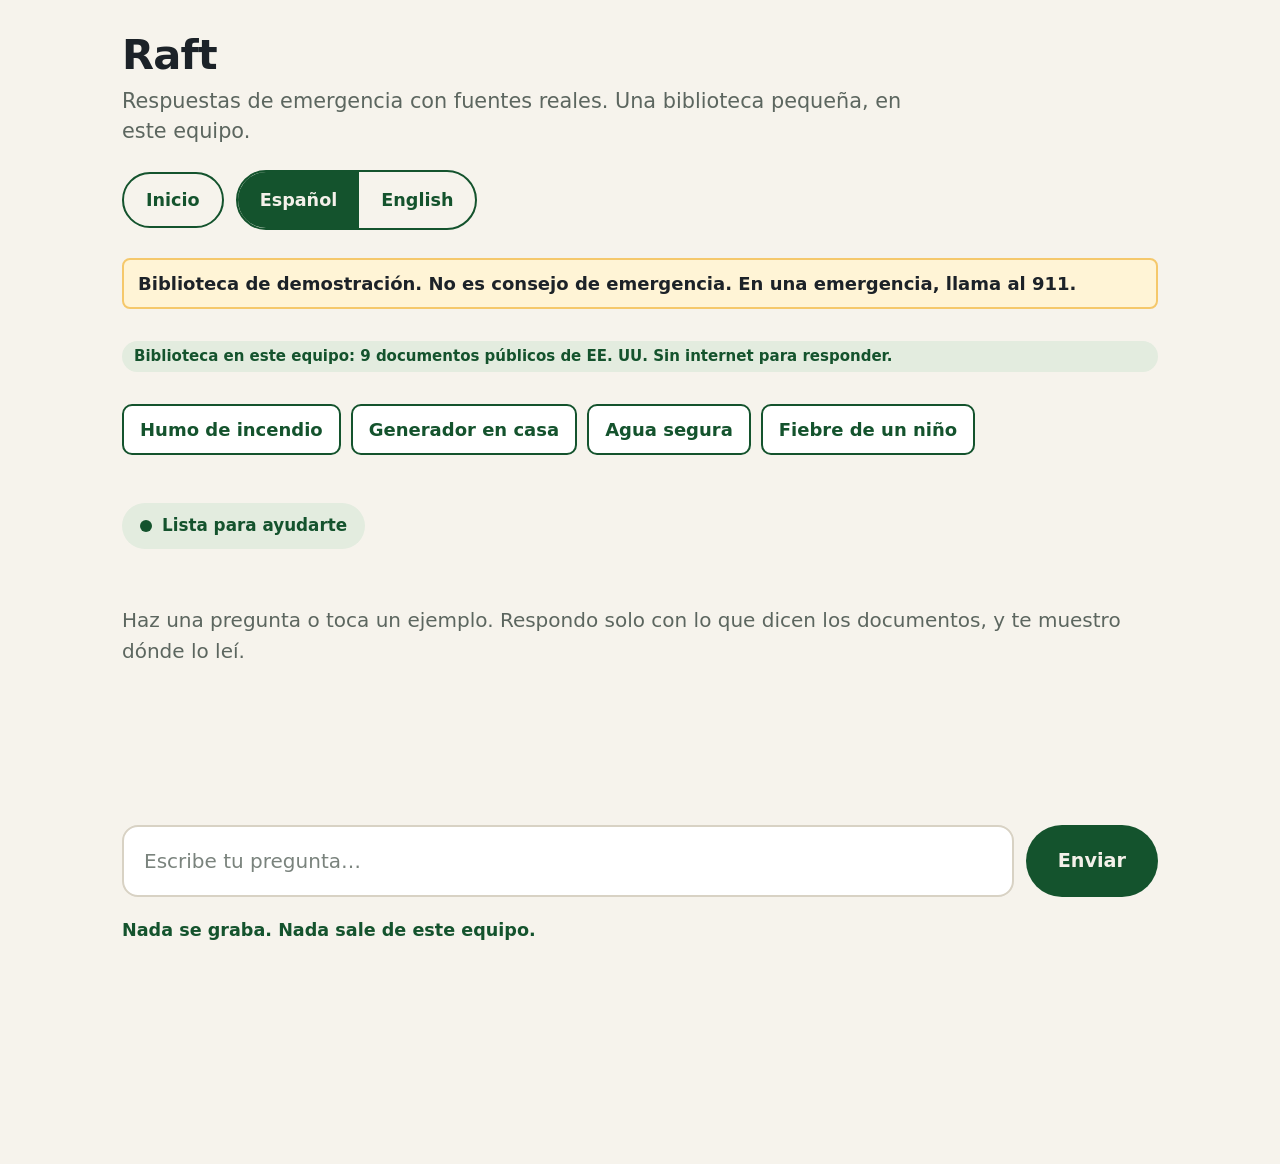
==== apps/kiosk-raft/index.html @ bd64f854 "Raft page and launcher link (#37) Co-Authored-By: Claude Sonnet 5.5 <noreply@anthropic.com>" ====
<!DOCTYPE html>
<html lang="es">
<head>
<meta charset="utf-8">
<meta name="viewport" content="width=device-width, initial-scale=1">
<link rel="icon" type="image/svg+xml" href="/favicon.ico">
<title>Raft — Emergency helper</title>
<link rel="stylesheet" href="../../packages/shared-ui/agent.css">
<link rel="stylesheet" href="styles.css">
</head>
<body>
<main class="kiosk">
  <header class="kiosk-header">
    <div>
      <h1 data-i18n="title">Raft</h1>
      <p class="subtitle" data-i18n="subtitle">Respuestas de emergencia con fuentes reales. Una biblioteca pequeña, en este equipo.</p>
    </div>
    <div class="header-actions">
      <a class="home-button" id="home" href="../launcher/" data-i18n="home">Inicio</a>
      <div class="lang-toggle" role="group" aria-label="Idioma / Language">
        <button type="button" id="lang-es" aria-pressed="true">Español</button>
        <button type="button" id="lang-en" aria-pressed="false">English</button>
      </div>
    </div>
  </header>

  <section class="agent" aria-label="Raft">
    <p class="emergency" data-i18n="emergency">Biblioteca de demostración. No es consejo de emergencia. En una emergencia, llama al 911.</p>
    <span class="badge" data-i18n="badge">Biblioteca en este equipo: 9 documentos públicos de EE. UU. Sin internet para responder.</span>

    <div class="examples" role="group" aria-labelledby="ex-label">
      <span id="ex-label" class="visually-hidden" data-i18n="examples_label">Preguntas de ejemplo</span>
      <button type="button" data-q="smoke" data-i18n="ex_smoke">Humo de incendio</button>
      <button type="button" data-q="generator" data-i18n="ex_generator">Generador en casa</button>
      <button type="button" data-q="water" data-i18n="ex_water">Agua segura</button>
      <button type="button" data-q="child" data-i18n="ex_child">Fiebre de un niño</button>
    </div>

    <p class="agent-status" data-state="idle" id="status"><span class="dot" aria-hidden="true"></span><span id="status-text" data-i18n="status_idle">Lista para ayudarte</span></p>

    <div class="chat" id="chat" aria-live="polite">
      <p class="chat-empty" id="chat-empty" data-i18n="chat_empty">Haz una pregunta o toca un ejemplo. Respondo solo con lo que dicen los documentos, y te muestro dónde lo leí.</p>
    </div>

    <form class="composer" id="composer">
      <label class="visually-hidden" for="input" data-i18n="input_label">Escribe tu pregunta</label>
      <input id="input" type="text" autocomplete="off" data-i18n-placeholder="input_placeholder" placeholder="Escribe tu pregunta…">
      <button type="submit" class="send-button" data-i18n="send">Enviar</button>
    </form>

    <p class="privacy" data-i18n="privacy">Nada se graba. Nada sale de este equipo.</p>
  </section>
</main>
<script src="config.js"></script>
<script src="app.js"></script>
</body>
</html>
---- packages/shared-ui/agent.css ----
/* Agent main view: status, conversation, controls.
   Shared by all kiosks. Page layout and palette live in each app. */

.agent-status {
  display: inline-flex;
  align-items: center;
  gap: 10px;
  padding: 10px 18px;
  border-radius: 999px;
  font-size: 1.05rem;
  font-weight: 700;
}

.agent-status .dot {
  width: 12px;
  height: 12px;
  border-radius: 50%;
  background: currentColor;
}

.agent-status[data-state="listening"] .dot,
.agent-status[data-state="thinking"] .dot {
  animation: agent-pulse 1.1s ease-out infinite;
}

@keyframes agent-pulse {
  0% { transform: scale(1); opacity: 1; }
  50% { transform: scale(1.6); opacity: 0.55; }
  100% { transform: scale(1); opacity: 1; }
}

.chat {
  display: flex;
  flex-direction: column;
  gap: 16px;
  overflow-y: auto;
}

.chat-message {
  max-width: 46ch;
  padding: 16px 20px;
  border-radius: 16px;
  font-size: 1.25rem;
  line-height: 1.55;
}

.chat-message.user {
  align-self: flex-end;
  background: #14532d;
  color: #f4f1ea;
  border-bottom-right-radius: 4px;
}

.chat-message.agent {
  align-self: flex-start;
  background: #ffffff;
  color: #1c2228;
  border: 1px solid #d8d2c4;
  border-bottom-left-radius: 4px;
}

.chat-message .who {
  display: block;
  margin-bottom: 6px;
  font-size: 0.85rem;
  font-weight: 700;
  letter-spacing: 0.05em;
  text-transform: uppercase;
  opacity: 0.75;
}

.chat-empty {
  color: #5c665f;
  font-size: 1.25rem;
  line-height: 1.55;
}

.mic-button {
  display: inline-flex;
  align-items: center;
  justify-content: center;
  gap: 12px;
  min-height: 72px;
  min-width: 72px;
  padding: 0 28px;
  border: none;
  border-radius: 999px;
  background: #14532d;
  color: #f4f1ea;
  font: inherit;
  font-size: 1.2rem;
  font-weight: 700;
  cursor: pointer;
}

.mic-button:hover { background: #0f4023; }
.mic-button:focus-visible { outline: 3px solid #f5c86b; outline-offset: 3px; }
.mic-button[aria-pressed="true"] { background: #b3261e; }
.mic-button:disabled { background: #8a938c; cursor: not-allowed; }

.mic-button svg { width: 26px; height: 26px; flex: none; }

/* Agent visual — Phase 1: animated waveform / orb.
   Plain CSS/SVG, no assets, no network. The orb is the agent's face;
   the status text beside it is always the real state indicator. */
.agent-visual-row {
  display: flex;
  align-items: center;
  gap: 20px;
  flex-wrap: wrap;
}

.agent-visual {
  --level: 0.35; /* mic level 0..1 when an analyser is running, else idle */
  flex: none;
  width: 148px;
  height: 148px;
  border-radius: 50%;
  position: relative;
  transition: transform 0.6s ease;
  background:
    radial-gradient(circle at 35% 30%, #bfe3cf 0%, #5aa87a 38%, #14532d 72%, #0f4023 100%);
  box-shadow: 0 0 0 6px #e3ecdf, 0 0 44px rgba(20, 83, 45, 0.35);
}
/* Spinning ring: only visible while thinking. */
.agent-visual::before {
  content: "";
  position: absolute;
  inset: -10px;
  border-radius: 50%;
  border: 4px solid transparent;
  border-top-color: #1e3a6e;
  border-right-color: #f5c86b;
  opacity: 0;
}
.agent-visual[data-state="thinking"]::before {
  opacity: 1;
  animation: orb-spin 2.2s linear infinite;
}
@keyframes orb-spin { to { transform: rotate(360deg); } }

/* Waveform bars across the orb. */
.orb-bars {
  position: absolute;
  inset: 0;
  display: flex;
  align-items: center;
  justify-content: center;
  gap: 6px;
}
.orb-bars i {
  width: 7px;
  border-radius: 99px;
  background: #f4f1ea;
  height: 22%;
  animation: orb-breathe 4s ease-in-out infinite;
}
.orb-bars i:nth-child(1) { animation-delay: -0.4s; }
.orb-bars i:nth-child(2) { animation-delay: -1.2s; height: 30%; }
.orb-bars i:nth-child(3) { animation-delay: -0.8s; height: 38%; }
.orb-bars i:nth-child(4) { animation-delay: -1.6s; height: 46%; }
.orb-bars i:nth-child(5) { animation-delay: -0.2s; height: 38%; }
.orb-bars i:nth-child(6) { animation-delay: -1.0s; height: 30%; }
.orb-bars i:nth-child(7) { animation-delay: -1.4s; height: 22%; }
@keyframes orb-breathe {
  0%, 100% { transform: scaleY(0.55); }
  50% { transform: scaleY(1); }
}
.agent-visual[data-state="listening"] .orb-bars i {
  animation: orb-listen 0.7s ease-in-out infinite alternate;
  /* Mic level (when measured) stretches the bars; without it the
     animation above is just a gentle ripple, not a fake meter. */
  transform: scaleY(calc(0.5 + var(--level)));
}
.agent-visual[data-state="listening"] .orb-bars i:nth-child(odd) { animation-duration: 0.55s; }
.agent-visual[data-state="thinking"] .orb-bars i { animation: orb-breathe 1.6s ease-in-out infinite; }
.agent-visual[data-state="speaking"] .orb-bars i { animation: orb-speak 0.45s ease-in-out infinite alternate; }
.agent-visual[data-state="speaking"] .orb-bars i:nth-child(2) { animation-delay: -0.15s; }
.agent-visual[data-state="speaking"] .orb-bars i:nth-child(4) { animation-delay: -0.3s; }
.agent-visual[data-state="speaking"] .orb-bars i:nth-child(6) { animation-delay: -0.1s; }
@keyframes orb-listen { from { transform: scaleY(0.5); } to { transform: scaleY(1.5); } }
@keyframes orb-speak { from { transform: scaleY(0.6); } to { transform: scaleY(1.7); } }

/* Glance at the PiP (bottom-right): subtle shift toward the document. */
.agent-visual[data-looking="true"] { transform: translate(16px, 10px) scale(0.97); }

/* Visual-mode switch: small, corner, waveform active, others coming soon. */
.visual-switch {
  display: inline-flex;
  gap: 6px;
  /* No margin-left:auto: the PiP sits fixed bottom-right and would
     cover a switch pushed to the right edge. */
  align-self: center;
}
.visual-switch button {
  min-height: 44px;
  padding: 0 14px;
  border: 2px solid var(--line, #d8d2c4);
  border-radius: 999px;
  background: transparent;
  color: #5c665f;
  font: inherit;
  font-size: 0.95rem;
  font-weight: 700;
  cursor: pointer;
}
.visual-switch button[aria-pressed="true"] {
  border-color: #14532d;
  background: #14532d;
  color: #f4f1ea;
}
.visual-switch button:disabled,
.visual-switch button[aria-disabled="true"] { opacity: 0.55; }

.visual-soon {
  margin: 0;
  padding: 14px 18px;
  border-radius: 12px;
  background: #e0e7f2;
  color: #1e3a6e;
  font-size: 1.05rem;
}
.visual-soon[hidden] { display: none; }

@media (prefers-reduced-motion: reduce) {
  .agent-visual, .agent-visual::before, .orb-bars i { animation: none !important; }
  .agent-visual { transition: none; }
  .agent-visual[data-state="thinking"]::before { opacity: 0.4; }
}

.header-actions { display: flex; align-items: center; gap: 12px; flex-wrap: wrap; }

.home-button {
  display: inline-flex;
  align-items: center;
  min-height: 56px;
  padding: 0 22px;
  border: 2px solid #14532d;
  border-radius: 999px;
  color: #14532d;
  font-size: 1.1rem;
  font-weight: 700;
  text-decoration: none;
}

.home-button:focus-visible { outline: 3px solid #f5c86b; outline-offset: 2px; }

.lang-toggle {
  display: inline-flex;
  border: 2px solid #14532d;
  border-radius: 999px;
  overflow: hidden;
}

.lang-toggle button {
  min-height: 56px;
  padding: 0 22px;
  border: none;
  background: transparent;
  color: #14532d;
  font: inherit;
  font-size: 1.1rem;
  font-weight: 700;
  cursor: pointer;
}

.lang-toggle button[aria-pressed="true"] {
  background: #14532d;
  color: #f4f1ea;
}

.lang-toggle button:focus-visible { outline: 3px solid #f5c86b; outline-offset: 2px; }
---- apps/kiosk-raft/styles.css ----
/* Raft kiosk — page layout and palette.
   Shared PiP + agent styles live in packages/shared-ui/. */

:root {
  --ink: #1c2228;
  --paper: #f6f3ec;
  --green: #14532d;
  --green-dark: #0f4023;
  --amber: #f5c86b;
  --muted: #5c665f;
  --line: #d8d2c4;
}

* { box-sizing: border-box; }

html, body { margin: 0; padding: 0; }

body {
  background: var(--paper);
  color: var(--ink);
  font-family: system-ui, -apple-system, "Segoe UI", Roboto, sans-serif;
  font-size: 18px;
  line-height: 1.5;
}

::selection { background: var(--amber); color: var(--ink); }

:focus-visible { outline: 3px solid var(--amber); outline-offset: 2px; }

.visually-hidden {
  position: absolute;
  width: 1px; height: 1px;
  overflow: hidden;
  clip: rect(0 0 0 0);
  white-space: nowrap;
}

.kiosk {
  min-height: 100dvh;
  max-width: 1100px;
  margin: 0 auto;
  padding: 32px 32px 220px;
  display: flex;
  flex-direction: column;
  gap: 28px;
}

.kiosk-header {
  display: flex;
  align-items: flex-start;
  justify-content: space-between;
  gap: 24px;
  flex-wrap: wrap;
}

.kiosk-header h1 {
  margin: 0 0 8px;
  font-size: 2.6rem;
  line-height: 1.1;
  letter-spacing: -0.02em;
  text-wrap: balance;
}

.subtitle {
  margin: 0;
  font-size: 1.3rem;
  line-height: 1.45;
  color: var(--muted);
  max-width: 60ch;
}

.agent {
  display: flex;
  flex-direction: column;
  gap: 20px;
}

.agent-status { background: #e3ecdf; color: var(--green); align-self: flex-start; }
.agent-status[data-state="listening"] { background: #fdf0c8; color: #6b4d00; }
.agent-status[data-state="thinking"] { background: #e0e7f2; color: #1e3a6e; }
.agent-status[data-state="speaking"] { background: #e3ecdf; color: var(--green); }

.chat { min-height: 220px; }

.voice-note {
  margin: 0;
  padding: 14px 18px;
  border-radius: 12px;
  background: #fdf0c8;
  color: #6b4d00;
  font-size: 1.1rem;
  line-height: 1.5;
}

.composer {
  display: flex;
  gap: 12px;
  align-items: stretch;
  flex-wrap: wrap;
}

.composer input {
  flex: 1;
  min-width: 220px;
  min-height: 72px;
  padding: 0 20px;
  border: 2px solid var(--line);
  border-radius: 16px;
  background: #fff;
  color: var(--ink);
  font: inherit;
  font-size: 1.25rem;
}

.composer input::placeholder { color: #7a837d; }
.composer input:focus { border-color: var(--green); outline: none; }

.send-button {
  min-height: 72px;
  padding: 0 32px;
  border: none;
  border-radius: 999px;
  background: var(--green);
  color: #f4f1ea;
  font: inherit;
  font-size: 1.2rem;
  font-weight: 700;
  cursor: pointer;
}

.send-button:hover { background: var(--green-dark); }

.privacy {
  margin: 0;
  font-size: 1.1rem;
  font-weight: 700;
  color: var(--green);
}

.pip-enable {
  min-height: 56px;
  padding: 0 24px;
  border: none;
  border-radius: 999px;
  background: var(--amber);
  color: var(--ink);
  font: inherit;
  font-size: 1.05rem;
  font-weight: 700;
  cursor: pointer;
}

/* The PiP sits bottom-right over the page; leave room for it. */
@media (max-width: 700px) {
  .kiosk { padding: 20px 16px 300px; }
  .kiosk-header h1 { font-size: 2rem; }
  .subtitle { font-size: 1.15rem; }
  .chat-message { font-size: 1.15rem; }
  .composer input, .send-button, .mic-button { min-height: 64px; }
  .composer input { flex-basis: 100%; }
}

.sources { margin: 8px 0 0; padding: 0; list-style: none; }
.sources li { background: #fff; border: 1px solid var(--line); border-radius: 8px; margin: 6px 0; padding: 8px 12px; font-size: 16px; }
.sources summary { cursor: pointer; font-weight: 600; color: var(--green); }
.sources p { margin: 6px 0 0; color: var(--muted); }
.warn-box { background: #fdecea; border: 2px solid #b3261e; color: #7a1712; border-radius: 8px; padding: 10px 14px; margin: 8px 0 0; font-weight: 600; }
.emergency { background: #fff4d6; border: 2px solid var(--amber); border-radius: 8px; padding: 10px 14px; margin: 0 0 12px; font-weight: 600; }
.badge { display: inline-block; margin: 0 0 12px; padding: 4px 12px; border-radius: 999px; background: #e3ecdf; color: var(--green); font-size: 15px; font-weight: 600; }
.examples { display: flex; flex-wrap: wrap; gap: 10px; margin: 0 0 12px; }
.examples button { background: #fff; border: 2px solid var(--green); color: var(--green); border-radius: 10px; padding: 10px 16px; font: inherit; font-weight: 600; cursor: pointer; min-height: 48px; }
.examples button:hover, .examples button:focus-visible { background: #eef5ef; }
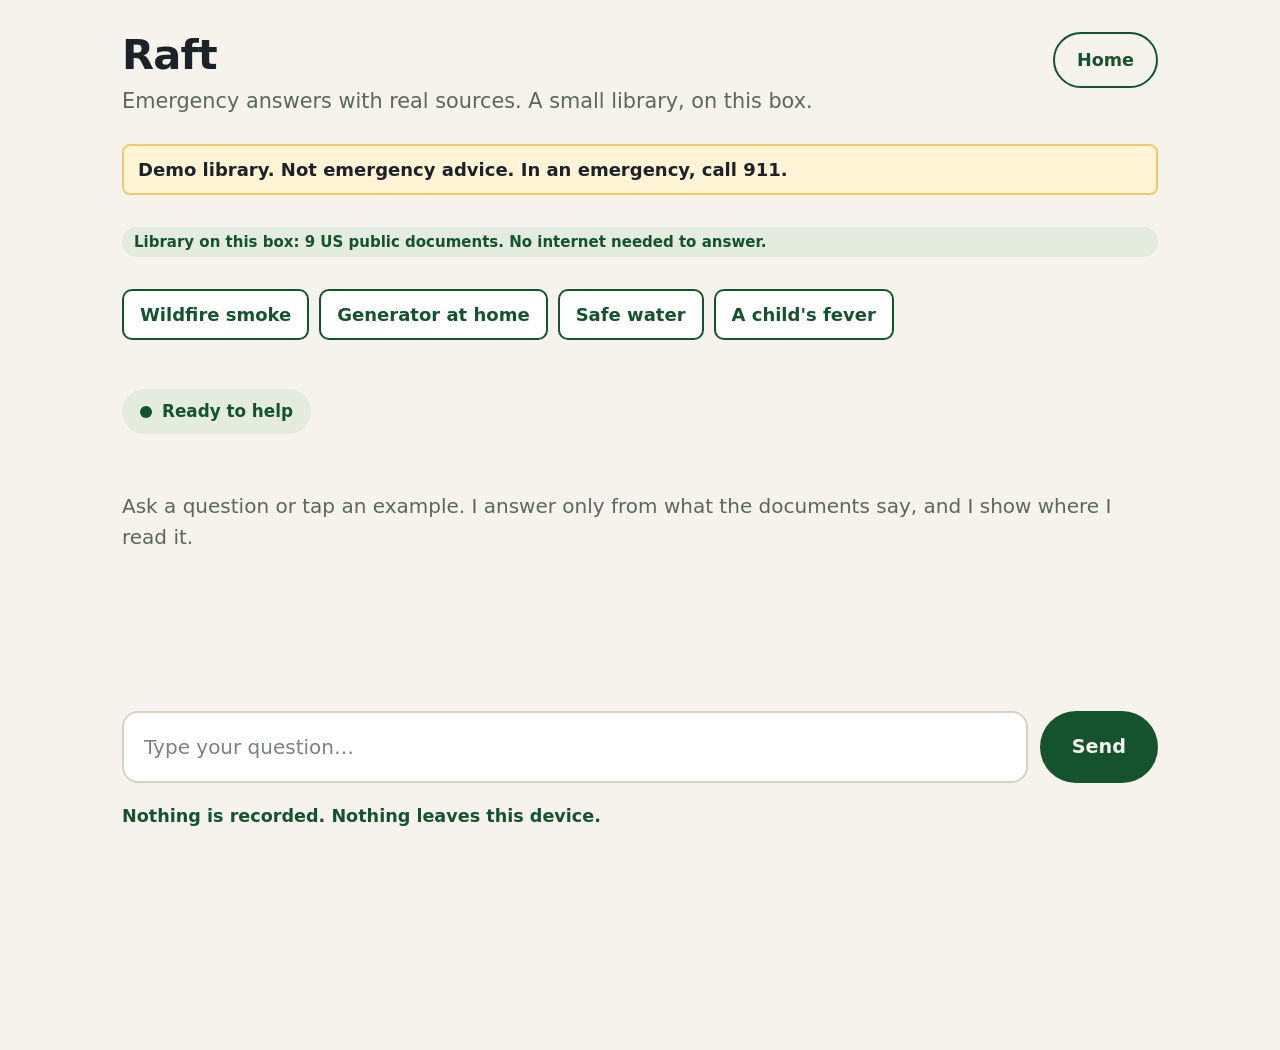
==== commit 963061b1: "Raft page: English only; no Spanish option Co-Authored-By: Claude Sonnet 5.5 <noreply@anthropic.com>" ====
--- a/apps/kiosk-raft/index.html
+++ b/apps/kiosk-raft/index.html
@@ -1,5 +1,5 @@
 <!DOCTYPE html>
-<html lang="es">
+<html lang="en">
 <head>
 <meta charset="utf-8">
 <meta name="viewport" content="width=device-width, initial-scale=1">
@@ -13,42 +13,38 @@
   <header class="kiosk-header">
     <div>
       <h1 data-i18n="title">Raft</h1>
-      <p class="subtitle" data-i18n="subtitle">Respuestas de emergencia con fuentes reales. Una biblioteca pequeña, en este equipo.</p>
+      <p class="subtitle" data-i18n="subtitle">Emergency answers with real sources. A small library, on this box.</p>
     </div>
     <div class="header-actions">
-      <a class="home-button" id="home" href="../launcher/" data-i18n="home">Inicio</a>
-      <div class="lang-toggle" role="group" aria-label="Idioma / Language">
-        <button type="button" id="lang-es" aria-pressed="true">Español</button>
-        <button type="button" id="lang-en" aria-pressed="false">English</button>
-      </div>
+      <a class="home-button" id="home" href="../launcher/" data-i18n="home">Home</a>
     </div>
   </header>
 
   <section class="agent" aria-label="Raft">
-    <p class="emergency" data-i18n="emergency">Biblioteca de demostración. No es consejo de emergencia. En una emergencia, llama al 911.</p>
-    <span class="badge" data-i18n="badge">Biblioteca en este equipo: 9 documentos públicos de EE. UU. Sin internet para responder.</span>
+    <p class="emergency" data-i18n="emergency">Demo library. Not emergency advice. In an emergency, call 911.</p>
+    <span class="badge" data-i18n="badge">Library on this box: 9 US public documents. No internet needed to answer.</span>
 
     <div class="examples" role="group" aria-labelledby="ex-label">
-      <span id="ex-label" class="visually-hidden" data-i18n="examples_label">Preguntas de ejemplo</span>
-      <button type="button" data-q="smoke" data-i18n="ex_smoke">Humo de incendio</button>
-      <button type="button" data-q="generator" data-i18n="ex_generator">Generador en casa</button>
-      <button type="button" data-q="water" data-i18n="ex_water">Agua segura</button>
-      <button type="button" data-q="child" data-i18n="ex_child">Fiebre de un niño</button>
+      <span id="ex-label" class="visually-hidden" data-i18n="examples_label">Example questions</span>
+      <button type="button" data-q="smoke" data-i18n="ex_smoke">Wildfire smoke</button>
+      <button type="button" data-q="generator" data-i18n="ex_generator">Generator at home</button>
+      <button type="button" data-q="water" data-i18n="ex_water">Safe water</button>
+      <button type="button" data-q="child" data-i18n="ex_child">A child's fever</button>
     </div>
 
-    <p class="agent-status" data-state="idle" id="status"><span class="dot" aria-hidden="true"></span><span id="status-text" data-i18n="status_idle">Lista para ayudarte</span></p>
+    <p class="agent-status" data-state="idle" id="status"><span class="dot" aria-hidden="true"></span><span id="status-text" data-i18n="status_idle">Ready to help</span></p>
 
     <div class="chat" id="chat" aria-live="polite">
-      <p class="chat-empty" id="chat-empty" data-i18n="chat_empty">Haz una pregunta o toca un ejemplo. Respondo solo con lo que dicen los documentos, y te muestro dónde lo leí.</p>
+      <p class="chat-empty" id="chat-empty" data-i18n="chat_empty">Ask a question or tap an example. I answer only from what the documents say, and I show where I read it.</p>
     </div>
 
     <form class="composer" id="composer">
-      <label class="visually-hidden" for="input" data-i18n="input_label">Escribe tu pregunta</label>
-      <input id="input" type="text" autocomplete="off" data-i18n-placeholder="input_placeholder" placeholder="Escribe tu pregunta…">
-      <button type="submit" class="send-button" data-i18n="send">Enviar</button>
+      <label class="visually-hidden" for="input" data-i18n="input_label">Type your question</label>
+      <input id="input" type="text" autocomplete="off" data-i18n-placeholder="input_placeholder" placeholder="Type your question…">
+      <button type="submit" class="send-button" data-i18n="send">Send</button>
     </form>
 
-    <p class="privacy" data-i18n="privacy">Nada se graba. Nada sale de este equipo.</p>
+    <p class="privacy" data-i18n="privacy">Nothing is recorded. Nothing leaves this device.</p>
   </section>
 </main>
 <script src="config.js"></script>
